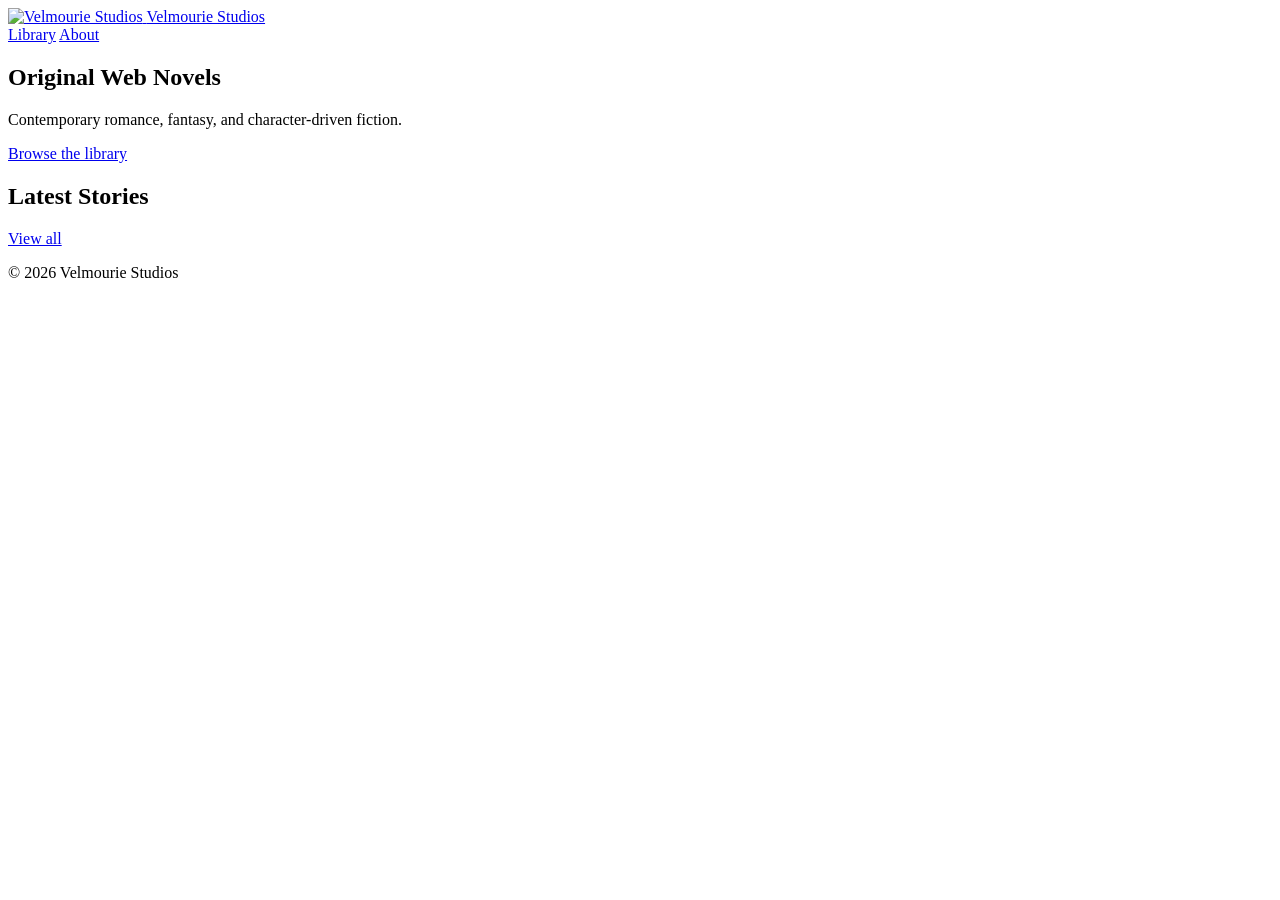
==== index.html @ 7768b4b7 "Create index.html" ====
<!DOCTYPE html>
<html lang="en">

<head>

    <meta charset="UTF-8">
    <meta name="viewport" content="width=device-width, initial-scale=1.0">

    <title>Velmourie Studios | Original Web Novels</title>

    <meta name="description" content="Original web novels by Velmourie Studios. Contemporary romance, fantasy, and character-driven fiction.">

    <meta name="author" content="Velmourie Studios">

    <link rel="icon" type="image/png" href="assets/favicon.png">

    <link rel="preconnect" href="https://fonts.googleapis.com">
    <link rel="preconnect" href="https://fonts.gstatic.com" crossorigin>

    <link href="https://fonts.googleapis.com/css2?family=Cormorant+Garamond:wght@400;500;600&family=Inter:wght@300;400;500;600&display=swap" rel="stylesheet">

    <link rel="stylesheet" href="css/style.css">

</head>

<body>

<header class="header">

    <div class="container">

        <a href="index.html" class="brand">

            <img src="assets/logo.png" alt="Velmourie Studios">

            <span>Velmourie Studios</span>

        </a>

        <nav>

            <a href="library.html">Library</a>

            <a href="about.html">About</a>

        </nav>

    </div>

</header>

<main>

<section class="hero">

    <div class="hero-content">

        <h1>Original Web Novels</h1>

        <p>

            Contemporary romance, fantasy, and character-driven fiction.

        </p>

        <a href="library.html" class="button">

            Browse the library

        </a>

    </div>

</section>

<section class="home-library">

    <div class="container">

        <div class="section-title">

            <h2>Latest Stories</h2>

            <a href="library.html">View all</a>

        </div>

        <div id="latest-novels" class="novel-grid">

            <!-- JavaScript añadirá las novelas -->

        </div>

    </div>

</section>

</main>

<footer>

    <div class="container">

        <p>© 2026 Velmourie Studios</p>

    </div>

</footer>

<script src="js/app.js"></script>

</body>

</html>
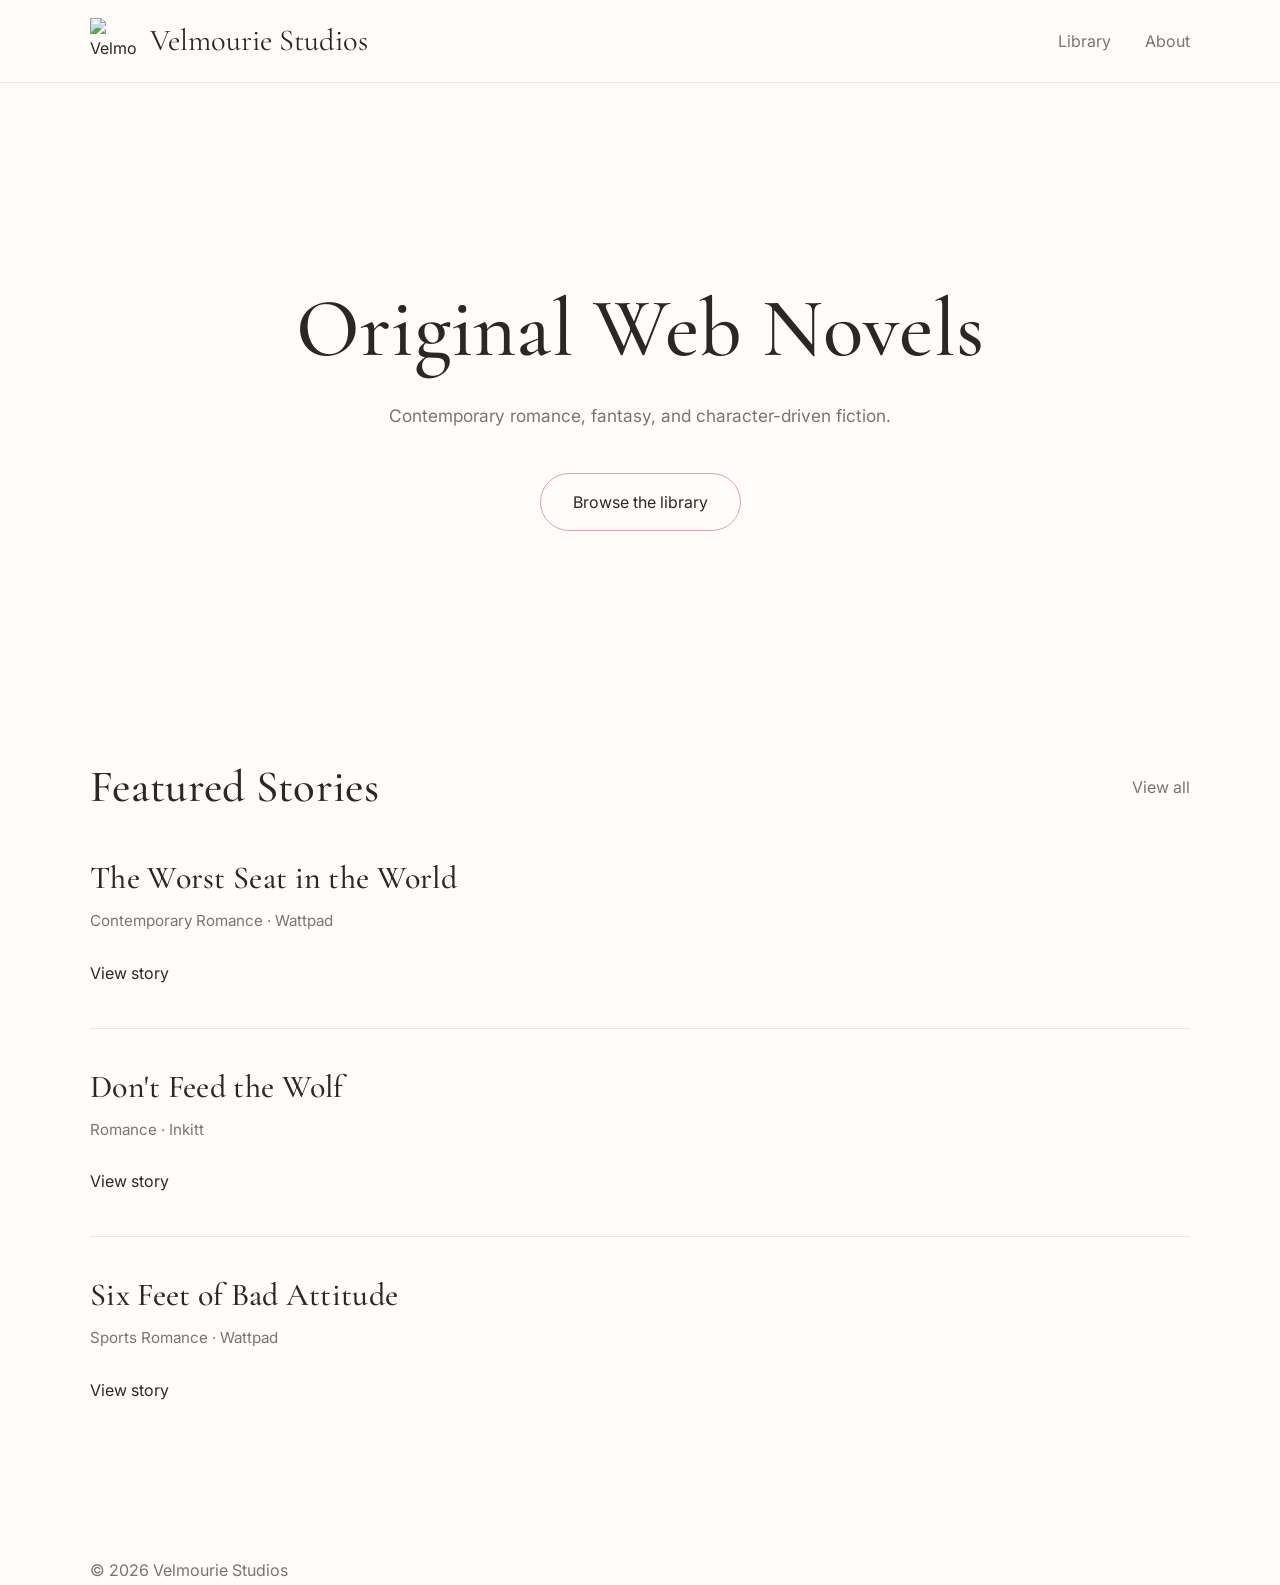
==== commit a1306fbf: "Update index.html" ====
--- a/index.html
+++ b/index.html
@@ -8,11 +8,11 @@
 
     <title>Velmourie Studios | Original Web Novels</title>
 
-    <meta name="description" content="Original web novels by Velmourie Studios. Contemporary romance, fantasy, and character-driven fiction.">
+    <meta name="description" content="Original web novels by Velmourie Studios.">
 
     <meta name="author" content="Velmourie Studios">
 
-    <link rel="icon" type="image/png" href="assets/favicon.png">
+    <link rel="icon" href="assets/favicon.png">
 
     <link rel="preconnect" href="https://fonts.googleapis.com">
     <link rel="preconnect" href="https://fonts.gstatic.com" crossorigin>
@@ -75,23 +75,75 @@
 
 <section class="home-library">
 
-    <div class="container">
+<div class="container">
 
-        <div class="section-title">
+<div class="section-title">
 
-            <h2>Latest Stories</h2>
+<h2>Featured Stories</h2>
 
-            <a href="library.html">View all</a>
+<a href="library.html">View all</a>
 
-        </div>
+</div>
 
-        <div id="latest-novels" class="novel-grid">
+<div class="novel-grid">
 
-            <!-- JavaScript añadirá las novelas -->
+<article class="novel-card">
 
-        </div>
+<h3>The Worst Seat in the World</h3>
 
-    </div>
+<p class="novel-meta">
+
+Contemporary Romance · Wattpad
+
+</p>
+
+<a class="read-link" href="novels/the-worst-seat-in-the-world.html">
+
+View story
+
+</a>
+
+</article>
+
+<article class="novel-card">
+
+<h3>Don't Feed the Wolf</h3>
+
+<p class="novel-meta">
+
+Romance · Inkitt
+
+</p>
+
+<a class="read-link" href="novels/dont-feed-the-wolf.html">
+
+View story
+
+</a>
+
+</article>
+
+<article class="novel-card">
+
+<h3>Six Feet of Bad Attitude</h3>
+
+<p class="novel-meta">
+
+Sports Romance · Wattpad
+
+</p>
+
+<a class="read-link" href="novels/six-feet-of-bad-attitude.html">
+
+View story
+
+</a>
+
+</article>
+
+</div>
+
+</div>
 
 </section>
 
@@ -99,15 +151,17 @@
 
 <footer>
 
-    <div class="container">
+<div class="container">
 
-        <p>© 2026 Velmourie Studios</p>
+<p>
 
-    </div>
+© 2026 Velmourie Studios
+
+</p>
+
+</div>
 
 </footer>
-
-<script src="js/app.js"></script>
 
 </body>
 
--- a/css/style.css
+++ b/css/style.css
@@ -0,0 +1,643 @@
+/* ==========================================
+   Velmourie Studios
+   Version 1.0
+========================================== */
+
+/* ---------- Google Fonts ---------- */
+
+@import url('https://fonts.googleapis.com/css2?family=Cormorant+Garamond:wght@400;500;600&family=Inter:wght@300;400;500;600&display=swap');
+
+/* ---------- Variables ---------- */
+
+:root{
+
+    --background:#FFFCFA;
+    --surface:#FFFFFF;
+
+    --text:#2A2827;
+    --secondary:#7A7471;
+
+    --accent:#D6A6B4;
+    --accent-hover:#C98F9F;
+
+    --border:#ECE5E2;
+
+    --container:1100px;
+
+    --radius:18px;
+
+    --transition:250ms ease;
+
+}
+
+/* ---------- Reset ---------- */
+
+*,
+*::before,
+*::after{
+
+    margin:0;
+    padding:0;
+    box-sizing:border-box;
+
+}
+
+html{
+
+    scroll-behavior:smooth;
+
+}
+
+body{
+
+    background:var(--background);
+
+    color:var(--text);
+
+    font-family:"Inter",sans-serif;
+
+    line-height:1.8;
+
+    min-height:100vh;
+
+    -webkit-font-smoothing:antialiased;
+
+}
+
+img{
+
+    display:block;
+
+    max-width:100%;
+
+}
+
+a{
+
+    color:inherit;
+
+    text-decoration:none;
+
+}
+
+button{
+
+    font:inherit;
+
+}
+
+ul{
+
+    list-style:none;
+
+}
+
+/* ---------- Layout ---------- */
+
+.container{
+
+    width:min(92%, var(--container));
+
+    margin-inline:auto;
+
+}
+
+/* ---------- Typography ---------- */
+
+h1,
+h2,
+h3,
+h4{
+
+    font-family:"Cormorant Garamond",serif;
+
+    font-weight:500;
+
+    line-height:1.1;
+
+    letter-spacing:.3px;
+
+}
+
+h1{
+
+    font-size:clamp(3rem,7vw,5.2rem);
+
+}
+
+h2{
+
+    font-size:2.8rem;
+
+}
+
+h3{
+
+    font-size:2rem;
+
+}
+
+p{
+
+    color:var(--secondary);
+
+}
+
+/* ---------- Header ---------- */
+
+.header{
+
+    position:sticky;
+
+    top:0;
+
+    z-index:1000;
+
+    background:rgba(255,252,250,.90);
+
+    backdrop-filter:blur(12px);
+
+    border-bottom:1px solid var(--border);
+
+}
+
+.header .container{
+
+    display:flex;
+
+    justify-content:space-between;
+
+    align-items:center;
+
+    min-height:82px;
+
+}
+
+/* ---------- Brand ---------- */
+
+.brand{
+
+    display:flex;
+
+    align-items:center;
+
+    gap:14px;
+
+}
+
+.brand img{
+
+    width:46px;
+
+    height:46px;
+
+}
+
+.brand span{
+
+    font-family:"Cormorant Garamond",serif;
+
+    font-size:1.9rem;
+
+    color:var(--text);
+
+}
+
+/* ---------- Navigation ---------- */
+
+nav{
+
+    display:flex;
+
+    gap:34px;
+
+}
+
+nav a{
+
+    color:var(--secondary);
+
+    transition:var(--transition);
+
+}
+
+nav a:hover{
+
+    color:var(--text);
+
+}
+
+/* ---------- Hero ---------- */
+
+.hero{
+
+    display:grid;
+
+    place-items:center;
+
+    min-height:72vh;
+
+    text-align:center;
+
+}
+
+.hero-content{
+
+    width:min(700px,92%);
+
+}
+
+.hero p{
+
+    margin-top:1.6rem;
+
+    margin-bottom:2.6rem;
+
+    font-size:1.08rem;
+
+}
+
+/* ---------- Button ---------- */
+
+.button{
+
+    display:inline-flex;
+
+    align-items:center;
+
+    justify-content:center;
+
+    padding:14px 32px;
+
+    border:1px solid var(--accent);
+
+    border-radius:999px;
+
+    transition:var(--transition);
+
+}
+
+.button:hover{
+
+    background:var(--accent);
+
+    color:white;
+
+}
+
+/* ---------- Sections ---------- */
+
+section{
+
+    padding:7rem 0;
+
+}
+
+.section-title{
+
+    display:flex;
+
+    justify-content:space-between;
+
+    align-items:center;
+
+    margin-bottom:3rem;
+
+}
+
+.section-title a{
+
+    color:var(--secondary);
+
+    transition:var(--transition);
+
+}
+
+.section-title a:hover{
+
+    color:var(--text);
+
+}
+/* ==========================================
+   HOME LIBRARY
+========================================== */
+
+.home-library{
+
+    padding-top:2rem;
+
+}
+
+.novel-grid{
+
+    display:grid;
+
+    gap:2.5rem;
+
+}
+
+.novel-card{
+
+    padding-bottom:2.5rem;
+
+    border-bottom:1px solid var(--border);
+
+    transition:var(--transition);
+
+}
+
+.novel-card:last-child{
+
+    border-bottom:none;
+
+}
+
+.novel-card:hover{
+
+    transform:translateY(-2px);
+
+}
+
+.novel-card h3{
+
+    margin-bottom:.75rem;
+
+}
+
+.novel-meta{
+
+    color:var(--secondary);
+
+    font-size:.95rem;
+
+    margin-bottom:1.5rem;
+
+}
+
+.novel-description{
+
+    max-width:760px;
+
+    margin-bottom:1.5rem;
+
+}
+
+.read-link{
+
+    display:inline-block;
+
+    color:var(--text);
+
+    transition:var(--transition);
+
+    position:relative;
+
+}
+
+.read-link::after{
+
+    content:"";
+
+    position:absolute;
+
+    left:0;
+
+    bottom:-4px;
+
+    width:0;
+
+    height:1px;
+
+    background:var(--accent);
+
+    transition:var(--transition);
+
+}
+
+.read-link:hover{
+
+    color:var(--accent-hover);
+
+}
+
+.read-link:hover::after{
+
+    width:100%;
+
+}
+
+/* ==========================================
+   LIBRARY PAGE
+========================================== */
+
+.library-header{
+
+    margin-bottom:4rem;
+
+}
+
+.search-box{
+
+    width:100%;
+
+    max-width:420px;
+
+    margin-top:2rem;
+
+}
+
+.search-box input{
+
+    width:100%;
+
+    padding:14px 18px;
+
+    border:1px solid var(--border);
+
+    background:white;
+
+    border-radius:999px;
+
+    outline:none;
+
+    font-size:1rem;
+
+    transition:var(--transition);
+
+}
+
+.search-box input:focus{
+
+    border-color:var(--accent);
+
+}
+
+.filters{
+
+    display:flex;
+
+    gap:12px;
+
+    flex-wrap:wrap;
+
+    margin-top:2rem;
+
+}
+
+.filter-button{
+
+    border:1px solid var(--border);
+
+    background:white;
+
+    padding:10px 18px;
+
+    border-radius:999px;
+
+    cursor:pointer;
+
+    transition:var(--transition);
+
+}
+
+.filter-button:hover{
+
+    border-color:var(--accent);
+
+}
+
+.filter-button.active{
+
+    background:var(--accent);
+
+    border-color:var(--accent);
+
+    color:white;
+
+}
+
+/* ==========================================
+   NOVEL PAGE
+========================================== */
+
+.novel-page{
+
+    max-width:760px;
+
+    margin:auto;
+
+    padding:6rem 0;
+
+}
+
+.breadcrumb{
+
+    margin-bottom:2rem;
+
+    color:var(--secondary);
+
+    font-size:.95rem;
+
+}
+
+.novel-page h1{
+
+    margin-bottom:1rem;
+
+}
+
+.novel-info{
+
+    display:flex;
+
+    flex-wrap:wrap;
+
+    gap:12px;
+
+    margin:2rem 0;
+
+}
+
+.badge{
+
+    border:1px solid var(--border);
+
+    border-radius:999px;
+
+    padding:8px 16px;
+
+    font-size:.9rem;
+
+}
+
+.novel-page h2{
+
+    margin-top:4rem;
+
+    margin-bottom:1.5rem;
+
+    font-size:2.2rem;
+
+}
+
+.platform{
+
+    margin-top:3rem;
+
+}
+
+.platform a{
+
+    display:inline-flex;
+
+    padding:14px 28px;
+
+    border:1px solid var(--accent);
+
+    border-radius:999px;
+
+    transition:var(--transition);
+
+}
+
+.platform a:hover{
+
+    background:var(--accent);
+
+    color:white;
+
+}
+
+/* ==========================================
+   ABOUT
+========================================== */
+
+.about{
+
+    max-width:760px;
+
+    margin:auto;
+
+}
+
+.about p{
+
+    margin-bottom:2rem;
+
+}
+
+.platform-list{
+
+    display:grid;
+
+    gap:1rem;
+
+}
+
+.platform-list li{
+
+    padding-bottom:1rem;
+
+    border-bottom:1px solid var(--border);
+
+}
